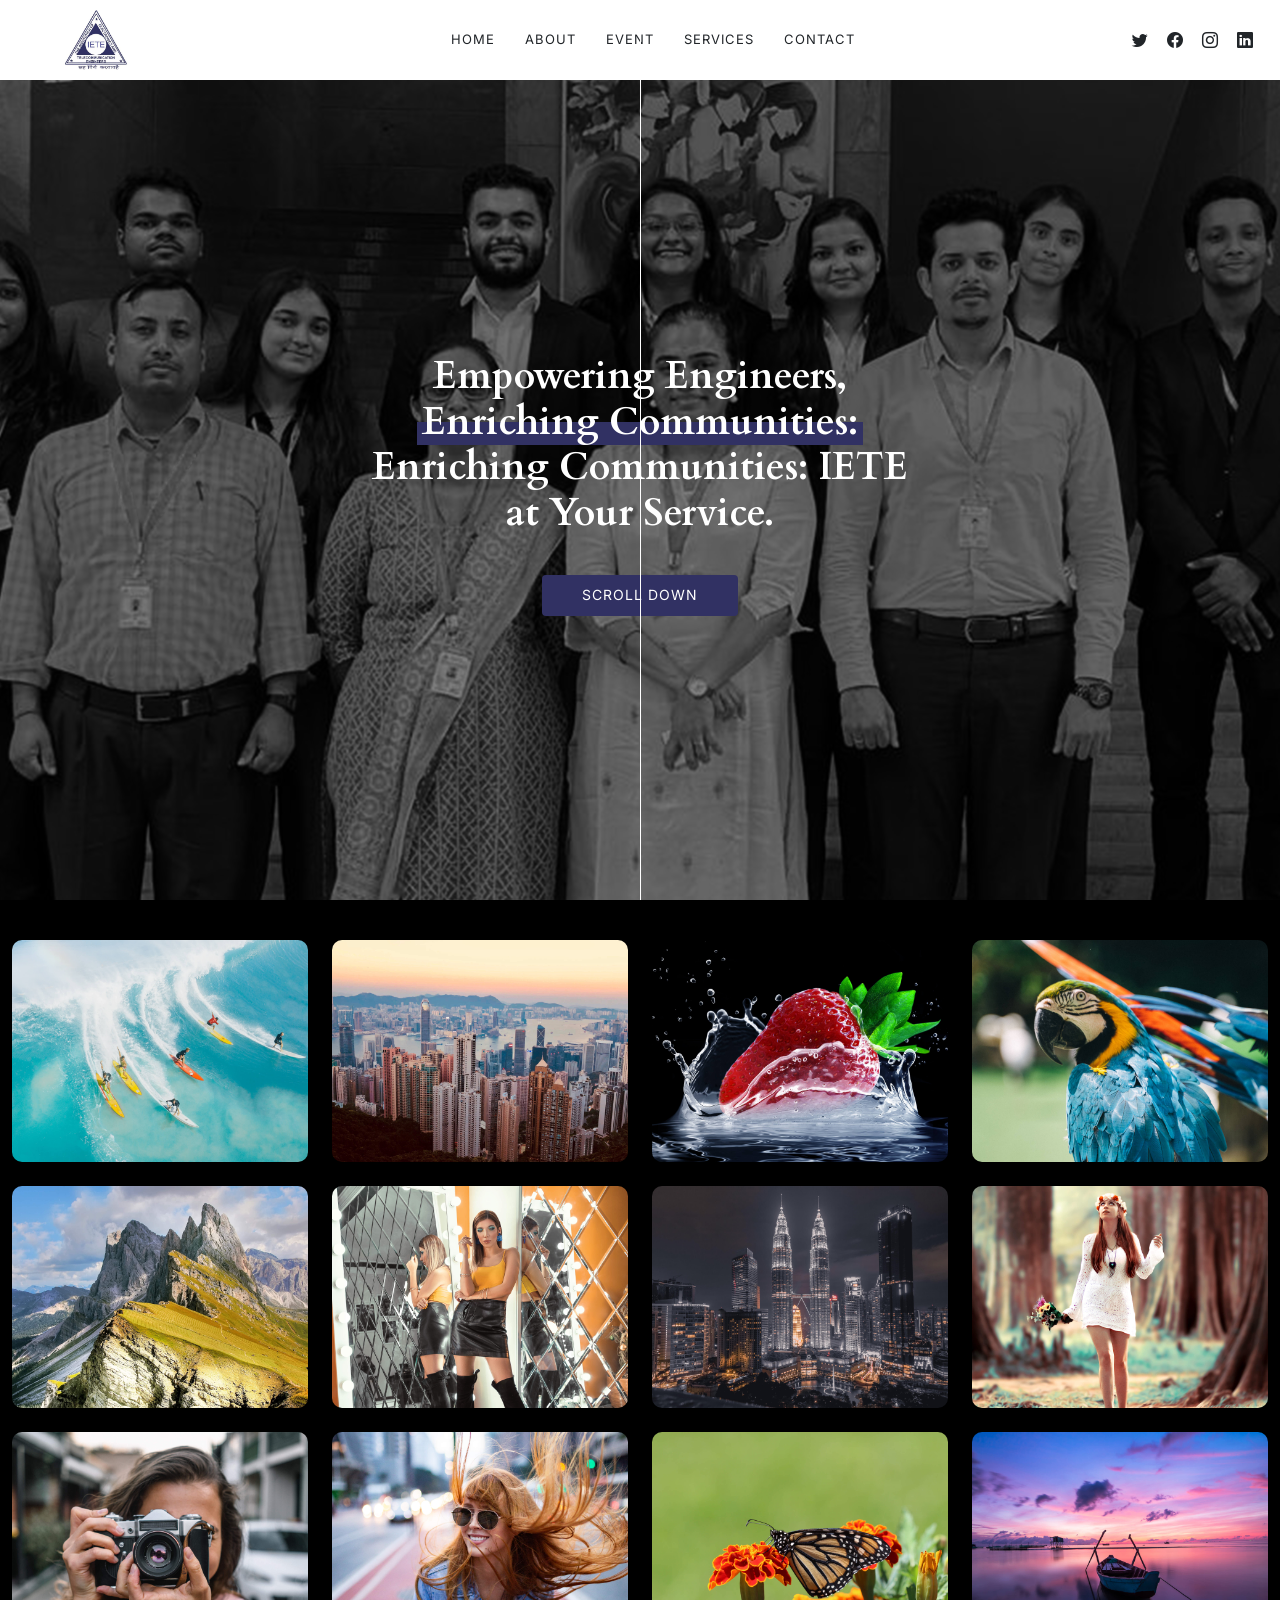
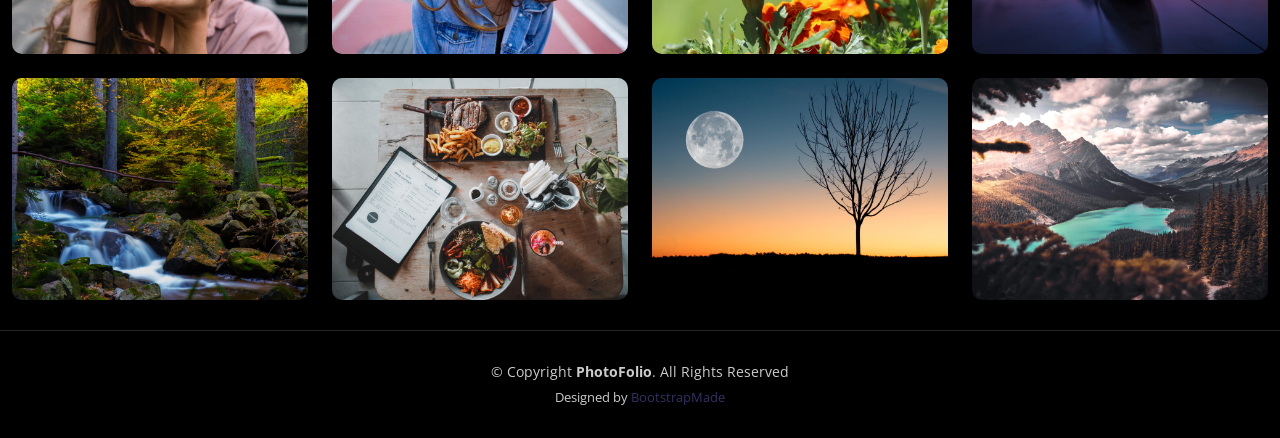
==== index.html @ 933cdc35 "dfv" ====
<!DOCTYPE html>
<html lang="en">

<head>
  <meta charset="utf-8">
  <meta content="width=device-width, initial-scale=1.0" name="viewport">

  <title>IETE</title>
  <meta content="" name="description">
  <meta content="" name="keywords">

  <!-- Favicons -->
  <link href="./assets/img/iete-logo.jpeg" rel="icon">
  <link href="assets/img/apple-touch-icon.png" rel="apple-touch-icon">

  <!-- Google Fonts -->
  <link rel="preconnect" href="https://fonts.googleapis.com">
  <link rel="preconnect" href="https://fonts.gstatic.com" crossorigin>
  <link href="https://fonts.googleapis.com/css2?family=Open+Sans:ital,wght@0,300;0,400;0,500;0,600;0,700;1,300;1,400;1,600;1,700&family=Inter:ital,wght@0,300;0,400;0,500;0,600;0,700;1,300;1,400;1,500;1,600;1,700&family=Cardo:ital,wght@0,400;0,700;1,400&display=swap" rel="stylesheet">

  <!-- Vendor CSS Files -->
  <link href="assets/vendor/bootstrap/css/bootstrap.min.css" rel="stylesheet">
  <link href="assets/vendor/bootstrap-icons/bootstrap-icons.css" rel="stylesheet">
  <link href="assets/vendor/swiper/swiper-bundle.min.css" rel="stylesheet">
  <link href="assets/vendor/glightbox/css/glightbox.min.css" rel="stylesheet">
  <link href="assets/vendor/aos/aos.css" rel="stylesheet">

  <!-- Template Main CSS File -->
  <link href="assets/css/main.css" rel="stylesheet">

  <!-- =======================================================
  * Template Name: PhotoFolio
  * Updated: Mar 10 2023 with Bootstrap v5.2.3
  * Template URL: https://bootstrapmade.com/photofolio-bootstrap-photography-website-template/
  * Author: BootstrapMade.com
  * License: https://bootstrapmade.com/license/
  ======================================================== -->
</head>

<body>

  <!-- ======= Header ======= -->
  <header id="header" class="header d-flex align-items-center fixed-top bg-white  " style="padding: 0 ; height: 5rem;">
    <div class="container-fluid d-flex align-items-center justify-content-between">

      <a href="index.html" class="logo d-flex align-items-center  me-auto me-lg-0  height: 20rem;">
        <!-- Uncomment the line below if you also wish to use an image logo -->
        <!-- <img src="assets/img/logo.png" alt=""> -->
     
   
       <img src="./assets/img/logo.png " style="margin-left: 2rem;max-height: 60px;" alt="logo">
      </a>

      <nav id="navbar" class="navbar   ">
        <ul>
          <li><a href="index.html" class="active text-dark">Home</a></li>
          <li><a href="about.html" class="text-dark">About</a></li>
          <li><a href="about.html" class="text-dark">Event</a></li>
          
        
           
          
          <li><a href="services.html" class="text-dark">Services</a></li>
          <li><a href="contact.html" class="text-dark">Contact</a></li>
        </ul>
      </nav><!-- .navbar -->

      <div class="header-social-links">
        <a href="#" class="twitter text-dark "><i class="bi bi-twitter"></i></a>
        <a href="#" class="facebook text-dark"><i class="bi bi-facebook"></i></a>
        <a href="#" class="instagram text-dark"><i class="bi bi-instagram"></i></a>
        <a href="#" class="linkedin text-dark"><i class="bi bi-linkedin"></i></i></a>
      </div>
      <i class="mobile-nav-toggle mobile-nav-show bi bi-list"></i>
      <i class="mobile-nav-toggle mobile-nav-hide d-none bi bi-x"></i>

    </div>
  </header><!-- End Header -->

  <!-- ======= Hero Section ======= -->
  <section id="hero" class="hero d-flex flex-column justify-content-center align-items-center" data-aos="fade" data-aos-delay="1500">
    <div class="container">
      <div class="row justify-content-center">
        <div class="col-lg-6 text-center ">
          <h2>Empowering Engineers,<span>Enriching Communities:</span> Enriching Communities: IETE at Your Service.</p>
          <a href="contact.html" class="btn-get-started">Scroll Down</a>
        </div>
      </div>
    </div>
  </section><!-- End Hero Section -->

  <main id="main" data-aos="fade" data-aos-delay="1500">

    <!-- ======= Gallery Section ======= -->
    <section id="gallery" class="gallery">
      <div class="container-fluid">

        <div class="row gy-4 justify-content-center">
          <div class="col-xl-3 col-lg-4 col-md-6">
            <div class="gallery-item h-100">
              <img src="assets/img/gallery/gallery-1.jpg" class="img-fluid" alt="">
              <div class="gallery-links d-flex align-items-center justify-content-center">
                <a href="assets/img/gallery/gallery-1.jpg" title="Gallery 1" class="glightbox preview-link"><i class="bi bi-arrows-angle-expand"></i></a>
                <a href="gallery-single.html" class="details-link"><i class="bi bi-link-45deg"></i></a>
              </div>
            </div>
          </div><!-- End Gallery Item -->
          <div class="col-xl-3 col-lg-4 col-md-6">
            <div class="gallery-item h-100">
              <img src="assets/img/gallery/gallery-2.jpg" class="img-fluid" alt="">
              <div class="gallery-links d-flex align-items-center justify-content-center">
                <a href="assets/img/gallery/gallery-2.jpg" title="Gallery 2" class="glightbox preview-link"><i class="bi bi-arrows-angle-expand"></i></a>
                <a href="gallery-single.html" class="details-link"><i class="bi bi-link-45deg"></i></a>
              </div>
            </div>
          </div><!-- End Gallery Item -->
          <div class="col-xl-3 col-lg-4 col-md-6">
            <div class="gallery-item h-100">
              <img src="assets/img/gallery/gallery-3.jpg" class="img-fluid" alt="">
              <div class="gallery-links d-flex align-items-center justify-content-center">
                <a href="assets/img/gallery/gallery-3.jpg" title="Gallery 3" class="glightbox preview-link"><i class="bi bi-arrows-angle-expand"></i></a>
                <a href="gallery-single.html" class="details-link"><i class="bi bi-link-45deg"></i></a>
              </div>
            </div>
          </div><!-- End Gallery Item -->
          <div class="col-xl-3 col-lg-4 col-md-6">
            <div class="gallery-item h-100">
              <img src="assets/img/gallery/gallery-4.jpg" class="img-fluid" alt="">
              <div class="gallery-links d-flex align-items-center justify-content-center">
                <a href="assets/img/gallery/gallery-4.jpg" title="Gallery 4" class="glightbox preview-link"><i class="bi bi-arrows-angle-expand"></i></a>
                <a href="gallery-single.html" class="details-link"><i class="bi bi-link-45deg"></i></a>
              </div>
            </div>
          </div><!-- End Gallery Item -->
          <div class="col-xl-3 col-lg-4 col-md-6">
            <div class="gallery-item h-100">
              <img src="assets/img/gallery/gallery-5.jpg" class="img-fluid" alt="">
              <div class="gallery-links d-flex align-items-center justify-content-center">
                <a href="assets/img/gallery/gallery-5.jpg" title="Gallery 5" class="glightbox preview-link"><i class="bi bi-arrows-angle-expand"></i></a>
                <a href="gallery-single.html" class="details-link"><i class="bi bi-link-45deg"></i></a>
              </div>
            </div>
          </div><!-- End Gallery Item -->
          <div class="col-xl-3 col-lg-4 col-md-6">
            <div class="gallery-item h-100">
              <img src="assets/img/gallery/gallery-6.jpg" class="img-fluid" alt="">
              <div class="gallery-links d-flex align-items-center justify-content-center">
                <a href="assets/img/gallery/gallery-6.jpg" title="Gallery 6" class="glightbox preview-link"><i class="bi bi-arrows-angle-expand"></i></a>
                <a href="gallery-single.html" class="details-link"><i class="bi bi-link-45deg"></i></a>
              </div>
            </div>
          </div><!-- End Gallery Item -->
          <div class="col-xl-3 col-lg-4 col-md-6">
            <div class="gallery-item h-100">
              <img src="assets/img/gallery/gallery-7.jpg" class="img-fluid" alt="">
              <div class="gallery-links d-flex align-items-center justify-content-center">
                <a href="assets/img/gallery/gallery-7.jpg" title="Gallery 7" class="glightbox preview-link"><i class="bi bi-arrows-angle-expand"></i></a>
                <a href="gallery-single.html" class="details-link"><i class="bi bi-link-45deg"></i></a>
              </div>
            </div>
          </div><!-- End Gallery Item -->
          <div class="col-xl-3 col-lg-4 col-md-6">
            <div class="gallery-item h-100">
              <img src="assets/img/gallery/gallery-8.jpg" class="img-fluid" alt="">
              <div class="gallery-links d-flex align-items-center justify-content-center">
                <a href="assets/img/gallery/gallery-8.jpg" title="Gallery 8" class="glightbox preview-link"><i class="bi bi-arrows-angle-expand"></i></a>
                <a href="gallery-single.html" class="details-link"><i class="bi bi-link-45deg"></i></a>
              </div>
            </div>
          </div><!-- End Gallery Item -->
          <div class="col-xl-3 col-lg-4 col-md-6">
            <div class="gallery-item h-100">
              <img src="assets/img/gallery/gallery-9.jpg" class="img-fluid" alt="">
              <div class="gallery-links d-flex align-items-center justify-content-center">
                <a href="assets/img/gallery/gallery-9.jpg" title="Gallery 9" class="glightbox preview-link"><i class="bi bi-arrows-angle-expand"></i></a>
                <a href="gallery-single.html" class="details-link"><i class="bi bi-link-45deg"></i></a>
              </div>
            </div>
          </div><!-- End Gallery Item -->
          <div class="col-xl-3 col-lg-4 col-md-6">
            <div class="gallery-item h-100">
              <img src="assets/img/gallery/gallery-10.jpg" class="img-fluid" alt="">
              <div class="gallery-links d-flex align-items-center justify-content-center">
                <a href="assets/img/gallery/gallery-10.jpg" title="Gallery 10" class="glightbox preview-link"><i class="bi bi-arrows-angle-expand"></i></a>
                <a href="gallery-single.html" class="details-link"><i class="bi bi-link-45deg"></i></a>
              </div>
            </div>
          </div><!-- End Gallery Item -->
          <div class="col-xl-3 col-lg-4 col-md-6">
            <div class="gallery-item h-100">
              <img src="assets/img/gallery/gallery-11.jpg" class="img-fluid" alt="">
              <div class="gallery-links d-flex align-items-center justify-content-center">
                <a href="assets/img/gallery/gallery-11.jpg" title="Gallery 11" class="glightbox preview-link"><i class="bi bi-arrows-angle-expand"></i></a>
                <a href="gallery-single.html" class="details-link"><i class="bi bi-link-45deg"></i></a>
              </div>
            </div>
          </div><!-- End Gallery Item -->
          <div class="col-xl-3 col-lg-4 col-md-6">
            <div class="gallery-item h-100">
              <img src="assets/img/gallery/gallery-12.jpg" class="img-fluid" alt="">
              <div class="gallery-links d-flex align-items-center justify-content-center">
                <a href="assets/img/gallery/gallery-12.jpg" title="Gallery 12" class="glightbox preview-link"><i class="bi bi-arrows-angle-expand"></i></a>
                <a href="gallery-single.html" class="details-link"><i class="bi bi-link-45deg"></i></a>
              </div>
            </div>
          </div><!-- End Gallery Item -->
          <div class="col-xl-3 col-lg-4 col-md-6">
            <div class="gallery-item h-100">
              <img src="assets/img/gallery/gallery-13.jpg" class="img-fluid" alt="">
              <div class="gallery-links d-flex align-items-center justify-content-center">
                <a href="assets/img/gallery/gallery-13.jpg" title="Gallery 13" class="glightbox preview-link"><i class="bi bi-arrows-angle-expand"></i></a>
                <a href="gallery-single.html" class="details-link"><i class="bi bi-link-45deg"></i></a>
              </div>
            </div>
          </div><!-- End Gallery Item -->
          <div class="col-xl-3 col-lg-4 col-md-6">
            <div class="gallery-item h-100">
              <img src="assets/img/gallery/gallery-14.jpg" class="img-fluid" alt="">
              <div class="gallery-links d-flex align-items-center justify-content-center">
                <a href="assets/img/gallery/gallery-14.jpg" title="Gallery 14" class="glightbox preview-link"><i class="bi bi-arrows-angle-expand"></i></a>
                <a href="gallery-single.html" class="details-link"><i class="bi bi-link-45deg"></i></a>
              </div>
            </div>
          </div><!-- End Gallery Item -->
          <div class="col-xl-3 col-lg-4 col-md-6">
            <div class="gallery-item h-100">
              <img src="assets/img/gallery/gallery-15.jpg" class="img-fluid" alt="">
              <div class="gallery-links d-flex align-items-center justify-content-center">
                <a href="assets/img/gallery/gallery-15.jpg" title="Gallery 15" class="glightbox preview-link"><i class="bi bi-arrows-angle-expand"></i></a>
                <a href="gallery-single.html" class="details-link"><i class="bi bi-link-45deg"></i></a>
              </div>
            </div>
          </div><!-- End Gallery Item -->
          <div class="col-xl-3 col-lg-4 col-md-6">
            <div class="gallery-item h-100">
              <img src="assets/img/gallery/gallery-16.jpg" class="img-fluid" alt="">
              <div class="gallery-links d-flex align-items-center justify-content-center">
                <a href="assets/img/gallery/gallery-16.jpg" title="Gallery 16" class="glightbox preview-link"><i class="bi bi-arrows-angle-expand"></i></a>
                <a href="gallery-single.html" class="details-link"><i class="bi bi-link-45deg"></i></a>
              </div>
            </div>
          </div><!-- End Gallery Item -->

        </div>

      </div>
    </section><!-- End Gallery Section -->

  </main><!-- End #main -->

  <!-- ======= Footer ======= -->
  <footer id="footer" class="footer">
    <div class="container">
      <div class="copyright">
        &copy; Copyright <strong><span>PhotoFolio</span></strong>. All Rights Reserved
      </div>
      <div class="credits">
        <!-- All the links in the footer should remain intact. -->
        <!-- You can delete the links only if you purchased the pro version. -->
        <!-- Licensing information: https://bootstrapmade.com/license/ -->
        <!-- Purchase the pro version with working PHP/AJAX contact form: https://bootstrapmade.com/photofolio-bootstrap-photography-website-template/ -->
        Designed by <a href="https://bootstrapmade.com/">BootstrapMade</a>
      </div>
    </div>
  </footer><!-- End Footer -->

  <a href="#" class="scroll-top d-flex align-items-center justify-content-center"><i class="bi bi-arrow-up-short"></i></a>

  <div id="preloader">
    <div class="line"></div>
  </div>

  <!-- Vendor JS Files -->
  <script src="assets/vendor/bootstrap/js/bootstrap.bundle.min.js"></script>
  <script src="assets/vendor/swiper/swiper-bundle.min.js"></script>
  <script src="assets/vendor/glightbox/js/glightbox.min.js"></script>
  <script src="assets/vendor/aos/aos.js"></script>
  <script src="assets/vendor/php-email-form/validate.js"></script>

  <!-- Template Main JS File -->
  <script src="assets/js/main.js"></script>

</body>

</html>
---- assets/css/main.css ----
/**
* Template Name: PhotoFolio
* Updated: Mar 10 2023 with Bootstrap v5.2.3
* Template URL: https://bootstrapmade.com/photofolio-bootstrap-photography-website-template/
* Author: BootstrapMade.com
* License: https://bootstrapmade.com/license/
*/

/*--------------------------------------------------------------
# Set main reusable colors and fonts using CSS variables
# Learn more about CSS variables at https://developer.mozilla.org/en-US/docs/Web/CSS/Using_CSS_custom_properties
--------------------------------------------------------------*/
/* Fonts */
:root {
  --font-default: "Open Sans", system-ui, -apple-system, "Segoe UI", Roboto, "Helvetica Neue", Arial, "Noto Sans", "Liberation Sans", sans-serif, "Apple Color Emoji", "Segoe UI Emoji", "Segoe UI Symbol", "Noto Color Emoji";
  --font-primary: "Inter", sans-serif;
  --font-secondary: "Cardo", sans-serif;
}

/* Colors */
:root {
  --color-default: #fafafa;
  --color-primary: #313163;
  --color-secondary: #161718;
}

/* Smooth scroll behavior */
:root {
  scroll-behavior: smooth;
}

/*--------------------------------------------------------------
# General
--------------------------------------------------------------*/
body {
  font-family: var(--font-default);
  color: var(--color-default);
  background-color: #000;
}

a {
  color: var(--color-primary);
  text-decoration: none;
}

a:hover {
  color: #6060c4;
  text-decoration: none;
}

h1,
h2,
h3,
h4,
h5,
h6 {
  font-family: var(--font-primary);
}

/*--------------------------------------------------------------
# Sections & Section Header
--------------------------------------------------------------*/
.section-header {
  padding-bottom: 40px;
}

.section-header h2 {
  font-size: 14px;
  font-weight: 500;
  padding: 0;
  line-height: 1px;
  margin: 0 0 5px 0;
  letter-spacing: 2px;
  text-transform: uppercase;
  color: rgba(255, 255, 255, 0.6);
  font-family: var(--font-primary);
}

.section-header h2::after {
  content: "";
  width: 120px;
  height: 1px;
  display: inline-block;
  background: #4d4dab;
  margin: 4px 10px;
}

.section-header p {
  margin: 0;
  margin: 0;
  font-size: 36px;
  font-weight: 700;
  font-family: var(--font-secondary);
  color: #fff;
}

/*--------------------------------------------------------------
# Page Header
--------------------------------------------------------------*/
.page-header {
  padding: 120px 0 60px 0;
  min-height: 30vh;
  position: relative;
}

.page-header h2 {
  font-size: 56px;
  font-weight: 500;
  color: #fff;
  font-family: var(--font-secondary);
}

@media (max-width: 768px) {
  .page-header h2 {
    font-size: 36px;
  }
}

.page-header p {
  color: rgba(255, 255, 255, 0.8);
}

.page-header .cta-btn {
  font-family: var(--font-primary);
  font-weight: 400;
  font-size: 14px;
  display: inline-block;
  padding: 12px 40px;
  border-radius: 4px;
  letter-spacing: 1px;
  text-transform: uppercase;
  transition: 0.3s;
  color: #fff;
  background: var(--color-primary);
}

.page-header .cta-btn:hover {
  background: #2cbc85;
}

/*--------------------------------------------------------------
# Scroll top button
--------------------------------------------------------------*/
.scroll-top {
  position: fixed;
  visibility: hidden;
  opacity: 0;
  right: 15px;
  bottom: -15px;
  z-index: 99999;
  background: var(--color-primary);
  width: 44px;
  height: 44px;
  border-radius: 50px;
  transition: all 0.4s;
}

.scroll-top i {
  font-size: 24px;
  color: #fff;
  line-height: 0;
}

.scroll-top:hover {
  background: #4d4dab;
  color: #fff;
}

.scroll-top.active {
  visibility: visible;
  opacity: 1;
  bottom: 15px;
}

/*--------------------------------------------------------------
# Preloader
--------------------------------------------------------------*/
#preloader {
  display: flex;
  position: fixed;
  inset: 0;
  width: 100%;
  height: 100vh;
  z-index: 99999;
}

#preloader:before,
#preloader:after {
  content: "";
  background-color: var(--color-secondary);
  position: absolute;
  inset: 0;
  width: 50%;
  height: 100%;
  transition: all 0.3s ease 0s;
  z-index: -1;
}

#preloader:after {
  left: auto;
  right: 0;
}

#preloader .line {
  position: relative;
  overflow: hidden;
  margin: auto;
  width: 1px;
  height: 280px;
  transition: all 0.8s ease 0s;
}

#preloader .line:before {
  content: "";
  position: absolute;
  background-color: #fff;
  left: 0;
  top: 50%;
  width: 1px;
  height: 0%;
  transform: translateY(-50%);
  animation: lineincrease 1000ms ease-in-out 0s forwards;
}

#preloader .line:after {
  content: "";
  position: absolute;
  background-color: #999;
  left: 0;
  top: 0;
  width: 1px;
  height: 100%;
  transform: translateY(-100%);
  animation: linemove 1200ms linear 0s infinite;
  animation-delay: 2000ms;
}

#preloader.loaded .line {
  opacity: 0;
  height: 100% !important;
}

#preloader.loaded .line:after {
  opacity: 0;
}

#preloader.loaded:before,
#preloader.loaded:after {
  animation: preloaderfinish 300ms ease-in-out 500ms forwards;
}

@keyframes lineincrease {
  0% {
    height: 0%;
  }

  100% {
    height: 100%;
  }
}

@keyframes linemove {
  0% {
    transform: translateY(200%);
  }

  100% {
    transform: translateY(-100%);
  }
}

@keyframes preloaderfinish {
  0% {
    width: 5 0%;
  }

  100% {
    width: 0%;
  }
}

/*--------------------------------------------------------------
# Header
--------------------------------------------------------------*/
.header {
  transition: all 0.5s;
  z-index: 997;
  padding: 30px 0;
  background-color: #000;
}

.header .logo {
  transition: 0.3s;
}

.header .logo img {
  max-height: 40px;
  margin-right: 8px;
}

.header .logo h1 {
  font-size: 32px;
  margin: 0;
  font-weight: 400;
  color: #fff;
  font-family: var(--font-secondary);
}

.header .logo i {
  font-size: 32px;
  margin-right: 8px;
  line-height: 0;
}

@media (max-width: 575px) {
  .header .logo h1 {
    font-size: 26px;
  }

  .header .logo i {
    font-size: 24px;
  }
}

.header .header-social-links {
  padding-right: 15px;
}

.header .header-social-links a {
  color: rgba(255, 255, 255, 0.5);
  padding-left: 15px;
  display: inline-block;
  line-height: 0px;
  transition: 0.3s;
  font-size: 16px;
}

.header .header-social-links a:hover {
  color: #fff;
}

@media (max-width: 575px) {
  .header .header-social-links a {
    padding-left: 5px;
  }
}

/*--------------------------------------------------------------
# Desktop Navigation
--------------------------------------------------------------*/
@media (min-width: 1280px) {
  .navbar {
    padding: 0;
  }

  .navbar ul {
    margin: 0;
    padding: 0;
    display: flex;
    list-style: none;
    align-items: center;
  }

  .navbar li {
    position: relative;
  }

  .navbar a,
  .navbar a:focus {
    display: flex;
    align-items: center;
    justify-content: space-between;
    padding: 10px 0 10px 30px;
    font-family: var(--font-primary);
    text-transform: uppercase;
    letter-spacing: 1px;
    font-size: 13px;
    font-weight: 400;
    color: rgba(255, 255, 255, 0.5);
    white-space: nowrap;
    transition: 0.3s;
  }

  .navbar a i,
  .navbar a:focus i {
    font-size: 12px;
    line-height: 0;
    margin-left: 5px;
  }

  .navbar a:hover,
  .navbar .active,
  .navbar .active:focus,
  .navbar li:hover>a {
    color: #fff;
  }

  .navbar .dropdown ul {
    display: block;
    position: absolute;
    left: 14px;
    top: calc(100% + 30px);
    margin: 0;
    padding: 10px 0;
    z-index: 99;
    opacity: 0;
    visibility: hidden;
    background: var(--color-secondary);
    transition: 0.3s;
    border-radius: 4px;
  }

  .navbar .dropdown ul li {
    min-width: 200px;
  }

  .navbar .dropdown ul a {
    padding: 10px 20px;
    font-size: 15px;
    text-transform: none;
    font-weight: 400;
  }

  .navbar .dropdown ul a i {
    font-size: 12px;
  }

  .navbar .dropdown ul a:hover,
  .navbar .dropdown ul .active:hover,
  .navbar .dropdown ul li:hover>a {
    color: #fff;
  }

  .navbar .dropdown:hover>ul {
    opacity: 1;
    top: 100%;
    visibility: visible;
  }

  .navbar .dropdown .dropdown ul {
    top: 0;
    left: calc(100% - 30px);
    visibility: hidden;
  }

  .navbar .dropdown .dropdown:hover>ul {
    opacity: 1;
    top: 0;
    left: 100%;
    visibility: visible;
  }
}

@media (min-width: 1280px) and (max-width: 1366px) {
  .navbar .dropdown .dropdown ul {
    left: -90%;
  }

  .navbar .dropdown .dropdown:hover>ul {
    left: -100%;
  }
}

@media (min-width: 1280px) {

  .mobile-nav-show,
  .mobile-nav-hide {
    display: none;
  }
}

/*--------------------------------------------------------------
# Mobile Navigation
--------------------------------------------------------------*/
@media (max-width: 1279px) {
  .navbar {
    position: fixed;
    top: 0;
    right: -100%;
    width: 100%;
    max-width: 400px;
    bottom: 0;
    transition: 0.3s;
    z-index: 9997;
  }

  .navbar ul {
    position: absolute;
    inset: 0;
    padding: 50px 0 10px 0;
    margin: 0;
    background: rgba(0, 0, 0, 0.9);
    overflow-y: auto;
    transition: 0.3s;
    z-index: 9998;
  }

  .navbar a,
  .navbar a:focus {
    display: flex;
    align-items: center;
    justify-content: space-between;
    padding: 10px 20px;
    font-family: var(--font-primary);
    font-size: 13px;
    text-transform: uppercase;
    font-weight: 400;
    color: rgba(255, 255, 255, 0.5);
    letter-spacing: 1px;
    white-space: nowrap;
    transition: 0.3s;
  }

  .navbar a i,
  .navbar a:focus i {
    font-size: 12px;
    line-height: 0;
    margin-left: 5px;
  }

  .navbar a:hover,
  .navbar .active,
  .navbar .active:focus,
  .navbar li:hover>a {
    color: #fff;
  }

  .navbar .dropdown ul,
  .navbar .dropdown .dropdown ul {
    position: static;
    display: none;
    padding: 10px 0;
    margin: 10px 20px;
    transition: all 0.5s ease-in-out;
    border: 1px solid black;
  }

  .navbar .dropdown>.dropdown-active,
  .navbar .dropdown .dropdown>.dropdown-active {
    display: block;
  }

  .mobile-nav-show {
    color: #fff;
    font-size: 28px;
    cursor: pointer;
    line-height: 0;
    transition: 0.5s;
    z-index: 9999;
    margin: 0 10px 0 10px;
  }

  .mobile-nav-hide {
    color: #fff;
    font-size: 32px;
    cursor: pointer;
    line-height: 0;
    transition: 0.5s;
    position: fixed;
    right: 20px;
    top: 20px;
    z-index: 9999;
  }

  .mobile-nav-active {
    overflow: hidden;
  }

  .mobile-nav-active .navbar {
    right: 0;
  }

  .mobile-nav-active .navbar:before {
    content: "";
    position: fixed;
    inset: 0;
    background: rgba(22, 23, 24, 0.8);
    z-index: 9996;
  }
}

/*--------------------------------------------------------------
# About Section
--------------------------------------------------------------*/
.about .content h2 {
  font-weight: 700;
  font-size: 24px;
  color: var(--color-primary);
}

.about .content ul {
  list-style: none;
  padding: 0;
}

.about .content ul li {
  margin-bottom: 20px;
  display: flex;
  align-items: center;
}

.about .content ul strong {
  margin-right: 10px;
}

.about .content ul i {
  font-size: 16px;
  margin-right: 5px;
  color: var(--color-primary);
  line-height: 0;
}

/*--------------------------------------------------------------
# Testimonials Section
--------------------------------------------------------------*/
.testimonials {
  margin-top: 80px;
}

.testimonials .testimonial-item {
  box-sizing: content-box;
  padding: 30px;
  margin: 40px 30px;
  background: var(--color-secondary);
  min-height: 320px;
  display: flex;
  flex-direction: column;
  text-align: center;
  transition: 0.3s;
}

.testimonials .testimonial-item .stars {
  margin-bottom: 15px;
}

.testimonials .testimonial-item .stars i {
  color: #ffc107;
  margin: 0 1px;
}

.testimonials .testimonial-item .testimonial-img {
  width: 90px;
  border-radius: 50%;
  border: 5px solid #474a4d;
  margin: 0 auto;
}

.testimonials .testimonial-item h3 {
  font-size: 18px;
  font-weight: bold;
  margin: 10px 0 5px 0;
  color: #fff;
}

.testimonials .testimonial-item h4 {
  font-size: 14px;
  color: rgba(255, 255, 255, 0.5);
  margin: 0;
}

.testimonials .testimonial-item p {
  font-style: italic;
  margin: 0 auto 15px auto;
}

.testimonials .swiper-pagination {
  margin-top: 20px;
  position: relative;
}

.testimonials .swiper-pagination .swiper-pagination-bullet {
  width: 12px;
  height: 12px;
  background-color: rgba(255, 255, 255, 0.2);
  opacity: 1;
}

.testimonials .swiper-pagination .swiper-pagination-bullet-active {
  background-color: rgba(255, 255, 255, 0.5);
}

.testimonials .swiper-slide {
  opacity: 0.3;
}

@media (max-width: 1199px) {
  .testimonials .swiper-slide-active {
    opacity: 1;
  }

  .testimonials .swiper-pagination {
    margin-top: 0;
  }

  .testimonials .testimonial-item {
    margin: 40px 20px;
  }
}

@media (min-width: 1200px) {
  .testimonials .swiper-slide-next {
    opacity: 1;
    transform: scale(1.12);
  }
}

/*--------------------------------------------------------------
# Pricing Section
--------------------------------------------------------------*/
.gallery {
  margin-top: 40px;
}

.gallery .gallery-item {
  position: relative;
  overflow: hidden;
  border-radius: 10px;
}

.gallery .gallery-item img {
  transition: 0.3s;
}

.gallery .gallery-links {
  position: absolute;
  inset: 0;
  opacity: 0;
  transition: all ease-in-out 0.3s;
  background: rgba(0, 0, 0, 0.6);
  z-index: 3;
}

.gallery .gallery-links .preview-link,
.gallery .gallery-links .details-link {
  font-size: 20px;
  color: rgba(255, 255, 255, 0.5);
  transition: 0.3s;
  line-height: 1.2;
  margin: 30px 8px 0 8px;
}

.gallery .gallery-links .preview-link:hover,
.gallery .gallery-links .details-link:hover {
  color: #fff;
}

.gallery .gallery-links .details-link {
  font-size: 30px;
  line-height: 0;
}

.gallery .gallery-item:hover .gallery-links {
  opacity: 1;
}

.gallery .gallery-item:hover .preview-link,
.gallery .gallery-item:hover .details-link {
  margin-top: 0;
}

.gallery .gallery-item:hover img {
  transform: scale(1.1);
}

.glightbox-clean .gslide-description {
  background: #222425;
}

.glightbox-clean .gslide-title {
  color: rgba(255, 255, 255, 0.8);
  margin: 0;
}

/*--------------------------------------------------------------
# Gallery Single Section
--------------------------------------------------------------*/
.gallery-single .portfolio-details-slider img {
  width: 100%;
}

.gallery-single .portfolio-details-slider .swiper-pagination .swiper-pagination-bullet {
  width: 12px;
  height: 12px;
  background-color: rgba(255, 255, 255, 0.7);
  opacity: 1;
}

.gallery-single .portfolio-details-slider .swiper-pagination .swiper-pagination-bullet-active {
  background-color: var(--color-primary);
}

.gallery-single .swiper-button-prev,
.gallery-single .swiper-button-next {
  width: 48px;
  height: 48px;
}

.gallery-single .swiper-button-prev:after,
.gallery-single .swiper-button-next:after {
  color: rgba(255, 255, 255, 0.8);
  background-color: rgba(0, 0, 0, 0.2);
  font-size: 24px;
  border-radius: 50%;
  width: 48px;
  height: 48px;
  display: flex;
  align-items: center;
  justify-content: center;
  transition: 0.3s;
}

.gallery-single .swiper-button-prev:hover:after,
.gallery-single .swiper-button-next:hover:after {
  background-color: rgba(0, 0, 0, 0.6);
}

@media (max-width: 575px) {

  .gallery-single .swiper-button-prev,
  .gallery-single .swiper-button-next {
    display: none;
  }
}

.gallery-single .portfolio-info h3 {
  font-size: 22px;
  font-weight: 700;
  margin-bottom: 20px;
  padding-bottom: 20px;
  position: relative;
  font-family: var(--font-secondary);
}

.gallery-single .portfolio-info h3:after {
  content: "";
  position: absolute;
  display: block;
  width: 50px;
  height: 3px;
  background: var(--color-primary);
  left: 0;
  bottom: 0;
}

.gallery-single .portfolio-info ul {
  list-style: none;
  padding: 0;
  font-size: 15px;
}

.gallery-single .portfolio-info ul li {
  display: flex;
  flex-direction: column;
  padding-bottom: 15px;
}

.gallery-single .portfolio-info ul strong {
  text-transform: uppercase;
  font-weight: 400;
  color: #6b7075;
  font-size: 14px;
}

.gallery-single .portfolio-info .btn-visit {
  padding: 8px 40px;
  background: var(--color-primary);
  color: #fff;
  border-radius: 50px;
  transition: 0.3s;
}

.gallery-single .portfolio-info .btn-visit:hover {
  background: #2cbc85;
}

.gallery-single .portfolio-description h2 {
  font-size: 26px;
  font-weight: 700;
  margin-bottom: 20px;
  color: #fff;
  font-family: var(--font-secondary);
}

.gallery-single .portfolio-description p {
  padding: 0;
}

.gallery-single .portfolio-description .testimonial-item {
  padding: 30px 30px 0 30px;
  position: relative;
  background: var(--color-secondary);
  height: 100%;
  margin-bottom: 50px;
}

.gallery-single .portfolio-description .testimonial-item .testimonial-img {
  width: 90px;
  border-radius: 50px;
  border: 6px solid #2e3133;
  float: left;
  margin: 0 10px 0 0;
}

.gallery-single .portfolio-description .testimonial-item h3 {
  font-size: 18px;
  font-weight: bold;
  margin: 15px 0 5px 0;
  padding-top: 20px;
}

.gallery-single .portfolio-description .testimonial-item h4 {
  font-size: 14px;
  color: rgba(255, 255, 255, 0.6);
  margin: 0;
}

.gallery-single .portfolio-description .testimonial-item .quote-icon-left,
.gallery-single .portfolio-description .testimonial-item .quote-icon-right {
  color: #5bd9a9;
  font-size: 26px;
  line-height: 0;
}

.gallery-single .portfolio-description .testimonial-item .quote-icon-left {
  display: inline-block;
  left: -5px;
  position: relative;
}

.gallery-single .portfolio-description .testimonial-item .quote-icon-right {
  display: inline-block;
  right: -5px;
  position: relative;
  top: 10px;
  transform: scale(-1, -1);
}

.gallery-single .portfolio-description .testimonial-item p {
  font-style: italic;
  margin: 0 0 15px 0 0 0;
  padding: 0;
}

/*--------------------------------------------------------------
# Services Section
--------------------------------------------------------------*/
.services .service-item {
  padding: 50px 30px;
  transition: all ease-in-out 0.4s;
  background: var(--color-secondary);
  height: 100%;
  overflow: hidden;
  z-index: 1;
}

.services .service-item:before {
  content: "";
  position: absolute;
  background: #1d1f20;
  top: -200px;
  transition: all 0.3s;
  z-index: -1;
}

.services .service-item i {
  background: var(--color-primary);
  color: #fff;
  font-size: 24px;
  transition: 0.3s;
  display: flex;
  align-items: center;
  justify-content: center;
  width: 56px;
  height: 56px;
  border-radius: 50%;
}

.services .service-item h4 {
  font-weight: 600;
  margin: 15px 0 0 0;
  transition: 0.3s;
  font-size: 20px;
}

.services .service-item h4 a {
  color: #fff;
}

.services .service-item p {
  line-height: 24px;
  font-size: 14px;
  margin: 15px 0 0 0;
}

.services .service-item:hover:before {
  background: var(--color-primary);
  right: 0;
  top: 0;
  width: 100%;
  height: 100%;
  border-radius: 0px;
}

.services .service-item:hover h4 a,
.services .service-item:hover p {
  color: #fff;
}

.services .service-item:hover i {
  background: #fff;
  color: var(--color-primary);
}

/*--------------------------------------------------------------
# Pricing Section
--------------------------------------------------------------*/
.pricing {
  margin-top: 80px;
}

.pricing .pricing-item {
  border-bottom: 1px dashed #474a4d;
  width: 100%;
  height: 100%;
  padding: 0 0 15px 0;
}

.pricing .pricing-item h3 {
  margin: 0;
  font-size: 18px;
  font-weight: 500;
  color: rgba(255, 255, 255, 0.6);
}

.pricing .pricing-item h4 {
  margin: 0;
  font-size: 16px;
}

/*--------------------------------------------------------------
# Contact Section
--------------------------------------------------------------*/
.contact .info-item+.info-item {
  margin-top: 40px;
}

.contact .info-item i {
  font-size: 20px;
  color: var(--color-primary);
  float: left;
  width: 44px;
  height: 44px;
  background: #222425;
  display: flex;
  justify-content: center;
  align-items: center;
  border-radius: 50px;
  transition: all 0.3s ease-in-out;
  margin-right: 15px;
}

.contact .info-item h4 {
  padding: 0;
  font-size: 20px;
  font-weight: 600;
  margin-bottom: 5px;
  color: rgba(255, 255, 255, 0.5);
}

.contact .info-item p {
  padding: 0;
  margin-bottom: 0;
  font-size: 14px;
  color: #fff;
}

.contact .info-item:hover i {
  background: var(--color-primary);
  color: #fff;
}

.contact .php-email-form {
  width: 100%;
}

.contact .php-email-form .form-group {
  padding-bottom: 8px;
}

.contact .php-email-form .error-message {
  display: none;
  color: #fff;
  background: #df1529;
  text-align: left;
  padding: 15px;
  font-weight: 600;
}

.contact .php-email-form .error-message br+br {
  margin-top: 25px;
}

.contact .php-email-form .sent-message {
  display: none;
  color: #fff;
  background: var(--color-primary);
  text-align: center;
  padding: 15px;
  font-weight: 600;
}

.contact .php-email-form .loading {
  display: none;
  background: var(--color-secondary);
  text-align: center;
  padding: 15px;
  color: rgba(255, 255, 255, 0.6);
}

.contact .php-email-form .loading:before {
  content: "";
  display: inline-block;
  border-radius: 50%;
  width: 24px;
  height: 24px;
  margin: 0 10px -6px 0;
  border: 3px solid var(--color-primary);
  border-top-color: var(--color-secondary);
  animation: animate-loading 1s linear infinite;
}

.contact .php-email-form input,
.contact .php-email-form textarea {
  border-radius: 4px;
  box-shadow: none;
  font-size: 14px;
  background-color: var(--color-secondary);
  border: 1px solid #2e3133;
  color: #fff;
}

.contact .php-email-form input {
  height: 44px;
}

.contact .php-email-form textarea {
  padding: 10px 12px;
}


.contact .php-email-form button[type=submit] {
  background: var(--color-primary);
  border: 0;
  padding: 10px 35px;
  color: #fff;
  transition: 0.4s;
  border-radius: 4px;
}

.contact .php-email-form button[type=submit]:hover {
  background: rgba(39, 167, 118, 0.8);
}

@keyframes animate-loading {
  0% {
    transform: rotate(0deg);
  }

  100% {
    transform: rotate(360deg);
  }
}

/*--------------------------------------------------------------
# Hero Section
--------------------------------------------------------------*/
.hero {
 
  width: 100%;
  min-height: 100vh;
  background: #000;
  background-size: cover;
  position: relative;
  padding: 140px 0 60px 0;
  background: url('../img/bgImg.jpeg');
 
 background-size: cover;
 background-repeat: no-repeat;
 background-position: center top;

 
}
.hero::after{
  height: 100%;
  width: 100%;
    background: #000;
}

.hero h2 {
  margin: 0 0 10px 0;
  font-size: 38px;
  font-weight: 700;
  color: #fff;
  font-family: var(--font-secondary);
}

.hero h2 span {
  position: relative;
  z-index: 1;
  padding: 0 5px;
  display: inline-block;
}

.hero h2 span:before {
  content: "";
  position: absolute;
  height: 50%;
  bottom: 0;
  left: 0;
  right: 0;
  background: var(--color-primary);
  z-index: -1;
}

.hero p {
  color: rgba(255, 255, 255, 0.6);
  margin-bottom: 30px;
  font-size: 18px;
}

.hero .btn-get-started {
  font-family: var(--font-primary);
  font-weight: 400;
  font-size: 14px;
  display: inline-block;
  padding: 12px 40px;
  border-radius: 4px;
  letter-spacing: 1px;
  text-transform: uppercase;
  transition: 0.3s;
  color: #fff;
  background: var(--color-primary);
}

.hero .btn-get-started:hover {
  background: #4d4dab;
}

@media (max-width: 768px) {
  .hero h2 {
    font-size: 32px;
  }
}

/*--------------------------------------------------------------
# Footer
--------------------------------------------------------------*/
.footer {
  margin-top: 30px;
  padding: 30px 0;
  font-size: 14px;
  border-top: 1px solid rgba(255, 255, 255, 0.15);
}

.footer .copyright {
  text-align: center;
  color: rgba(255, 255, 255, 0.8);
}

.footer .credits {
  padding-top: 6px;
  text-align: center;
  font-size: 13px;
  color: rgba(255, 255, 255, 0.8);
}

.footer .credits a {
  color: var(--color-primary);
}
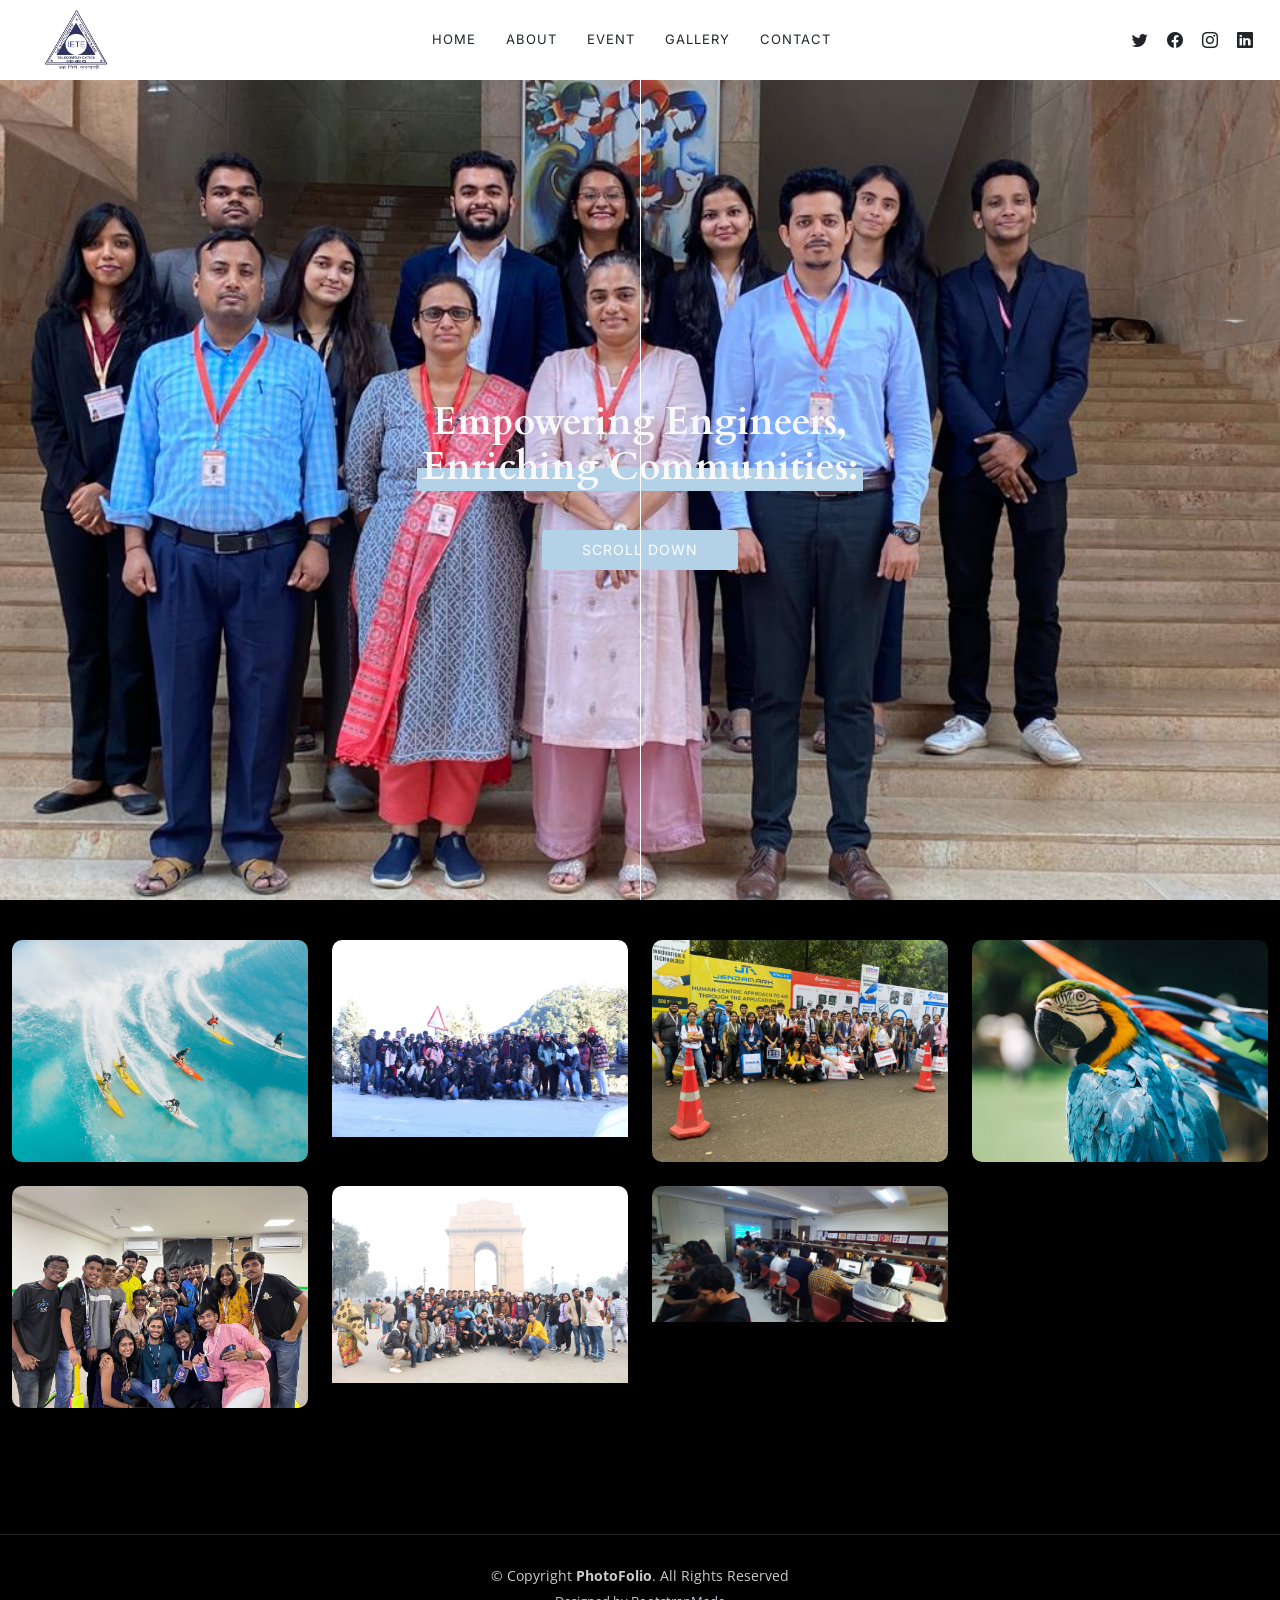
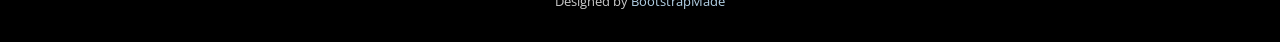
==== commit 5f7d2106: "galery pages , single gallery page and event page" ====
--- a/index.html
+++ b/index.html
@@ -53,14 +53,10 @@
 
       <nav id="navbar" class="navbar   ">
         <ul>
-          <li><a href="index.html" class="active text-dark">Home</a></li>
+          <li><a href="index.html" class="text-dark">Home</a></li>
           <li><a href="about.html" class="text-dark">About</a></li>
-          <li><a href="about.html" class="text-dark">Event</a></li>
-          
-        
-           
-          
-          <li><a href="services.html" class="text-dark">Services</a></li>
+          <li><a href="event.html" class="text-dark">Event</a></li>
+          <li><a href="gallery.html" class="text-dark">Gallery</a></li>
           <li><a href="contact.html" class="text-dark">Contact</a></li>
         </ul>
       </nav><!-- .navbar -->
@@ -71,8 +67,8 @@
         <a href="#" class="instagram text-dark"><i class="bi bi-instagram"></i></a>
         <a href="#" class="linkedin text-dark"><i class="bi bi-linkedin"></i></i></a>
       </div>
-      <i class="mobile-nav-toggle mobile-nav-show bi bi-list"></i>
-      <i class="mobile-nav-toggle mobile-nav-hide d-none bi bi-x"></i>
+      <i class="mobile-nav-toggle text-dark mobile-nav-show bi bi-list"></i>
+      <i class="mobile-nav-toggle text-dark mobile-nav-hide d-none bi bi-x"></i>
 
     </div>
   </header><!-- End Header -->
@@ -82,14 +78,14 @@
     <div class="container">
       <div class="row justify-content-center">
         <div class="col-lg-6 text-center ">
-          <h2>Empowering Engineers,<span>Enriching Communities:</span> Enriching Communities: IETE at Your Service.</p>
+          <h2>Empowering Engineers,<span>Enriching Communities:</span></p>
           <a href="contact.html" class="btn-get-started">Scroll Down</a>
         </div>
       </div>
     </div>
   </section><!-- End Hero Section -->
 
-  <main id="main" data-aos="fade" data-aos-delay="1500">
+  <main id="main" data-aos="fade" data-aos-delay="500">
 
     <!-- ======= Gallery Section ======= -->
     <section id="gallery" class="gallery">
--- a/assets/css/main.css
+++ b/assets/css/main.css
@@ -20,7 +20,7 @@
 /* Colors */
 :root {
   --color-default: #fafafa;
-  --color-primary: #313163;
+  --color-primary: #B4D2E7;
   --color-secondary: #161718;
 }
 
@@ -1200,7 +1200,7 @@
   margin: 0 0 10px 0;
   font-size: 38px;
   font-weight: 700;
-  color: #fff;
+  color: #F8F8F8;
   font-family: var(--font-secondary);
 }
 
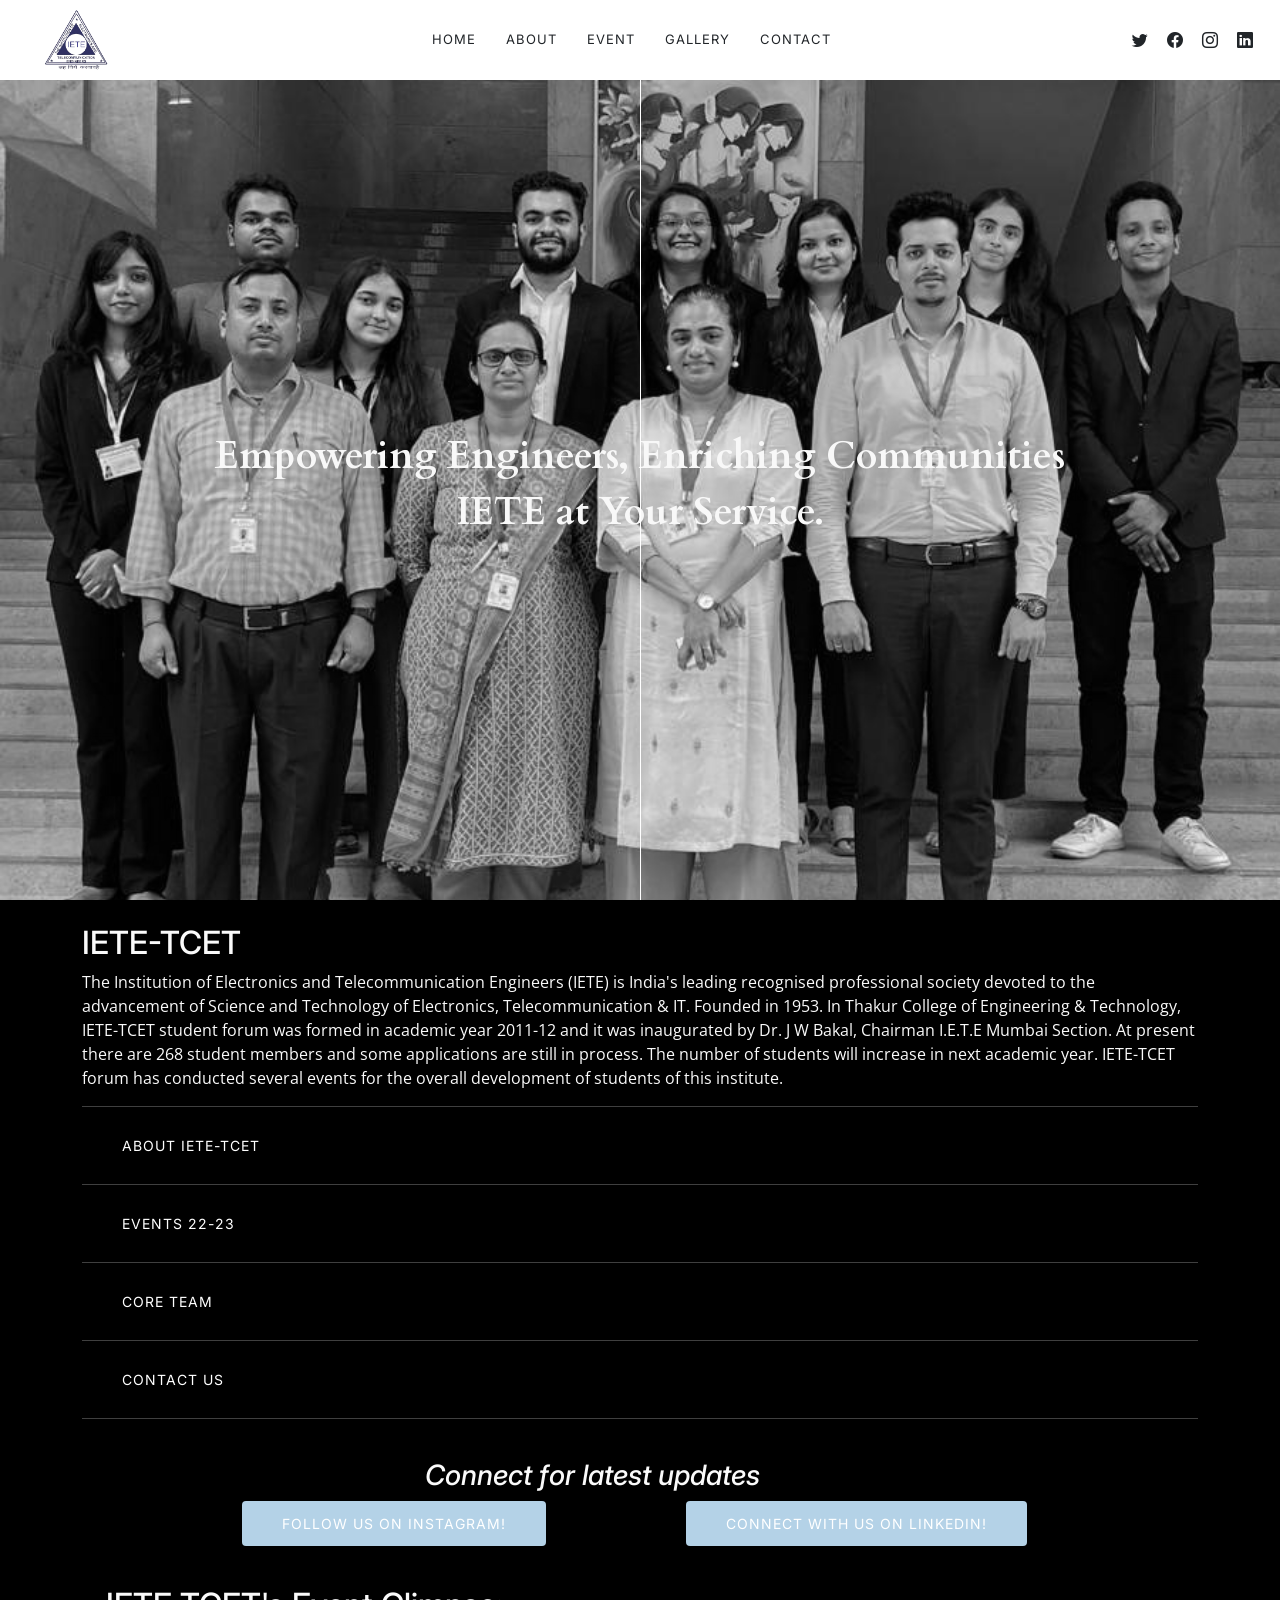
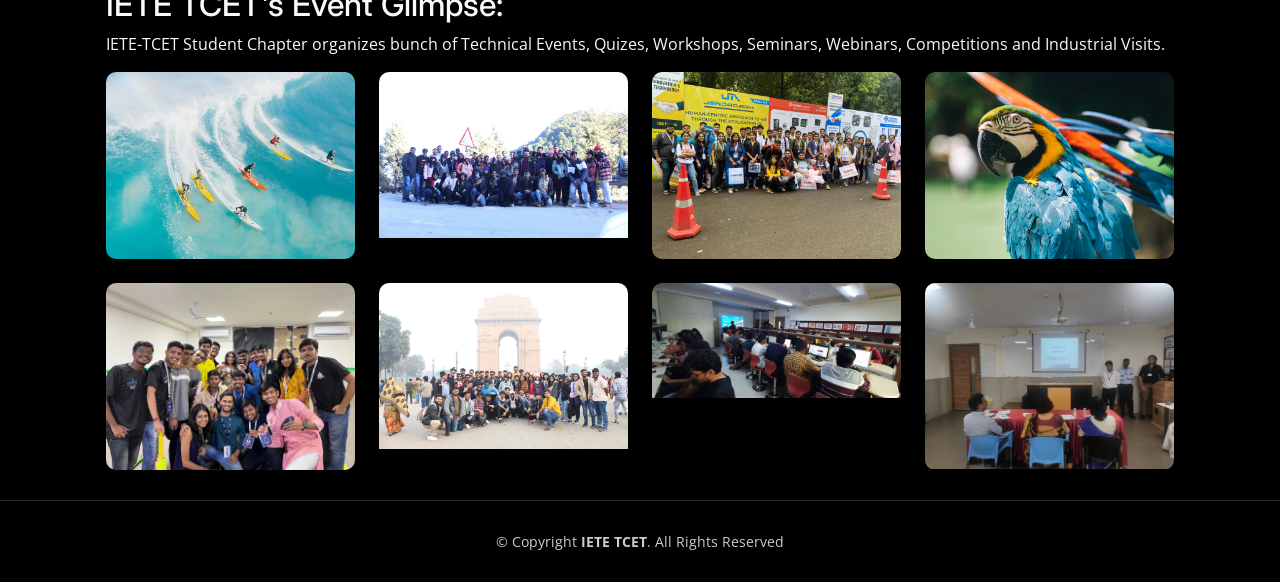
==== commit aad14d1c: "final code" ====
--- a/index.html
+++ b/index.html
@@ -53,9 +53,9 @@
 
       <nav id="navbar" class="navbar   ">
         <ul>
-          <li><a href="index.html" class="text-dark">Home</a></li>
+          <li><a href="index.html" class="active text-dark">Home</a></li>
           <li><a href="about.html" class="text-dark">About</a></li>
-          <li><a href="event.html" class="text-dark">Event</a></li>
+          <li><a href="event.html" class="text-dark">Event</a></li> 
           <li><a href="gallery.html" class="text-dark">Gallery</a></li>
           <li><a href="contact.html" class="text-dark">Contact</a></li>
         </ul>
@@ -67,29 +67,52 @@
         <a href="#" class="instagram text-dark"><i class="bi bi-instagram"></i></a>
         <a href="#" class="linkedin text-dark"><i class="bi bi-linkedin"></i></i></a>
       </div>
-      <i class="mobile-nav-toggle text-dark mobile-nav-show bi bi-list"></i>
-      <i class="mobile-nav-toggle text-dark mobile-nav-hide d-none bi bi-x"></i>
+      <i class="mobile-nav-toggle mobile-nav-show bi bi-list"></i>
+      <i class="mobile-nav-toggle mobile-nav-hide d-none bi bi-x"></i>
 
     </div>
   </header><!-- End Header -->
 
   <!-- ======= Hero Section ======= -->
-  <section id="hero" class="hero d-flex flex-column justify-content-center align-items-center" data-aos="fade" data-aos-delay="1500">
+  <section id="hero" class="hero d-flex flex-column justify-content-center align-items-center" data-aos="fade" data-aos-delay="0">
     <div class="container">
       <div class="row justify-content-center">
-        <div class="col-lg-6 text-center ">
-          <h2>Empowering Engineers,<span>Enriching Communities:</span></p>
-          <a href="contact.html" class="btn-get-started">Scroll Down</a>
+        
+        <h2 style="text-align: center;">Empowering Engineers, Enriching Communities</h2> 
+        <h2>
+          <div style="text-align: center;"> IETE at Your Service.</div>
+        </h2>
         </div>
       </div>
-    </div>
+    
   </section><!-- End Hero Section -->
 
   <main id="main" data-aos="fade" data-aos-delay="500">
 
+    
+      <div class="container position-relative">
+            <br><h2>IETE-TCET</h2>
+            <p>The Institution of Electronics and Telecommunication Engineers (IETE) is India's leading recognised professional society devoted to the advancement of Science and Technology of Electronics, Telecommunication & IT. Founded in 1953.  In Thakur College of Engineering & Technology, IETE-TCET student forum was formed in academic year 2011-12 and it was inaugurated by Dr. J W Bakal, Chairman I.E.T.E Mumbai Section. At present there are 268 student members and some applications are still in process. The number of students will increase in next academic year. IETE-TCET forum has conducted several events for the overall development of students of this institute.</p>
+           <hr> <a href="about.html" class="btn-get-started">About IETE-TCET</a> <hr>
+            <a href="event.html" class="btn-get-started">Events 22-23</a> <hr>
+            <a href="about.html" class="btn-get-started">Core Team</a> <hr>
+            <a href="contact.html" class="btn-get-started">Contact Us</a> <hr>
+      </div>
+
+      <div class="container position-relative">
+        
+        <br><h3><i>&nbsp; &nbsp; &nbsp; &nbsp; &nbsp; &nbsp; &nbsp; &nbsp; &nbsp; &nbsp; &nbsp; &nbsp; &nbsp; &nbsp; &nbsp; &nbsp; &nbsp; &nbsp; &nbsp; &nbsp; &nbsp; &nbsp; &nbsp; &nbsp; &nbsp;Connect for latest updates</i></h3>
+        &nbsp; &nbsp; &nbsp; &nbsp; &nbsp; &nbsp; &nbsp; &nbsp; &nbsp; &nbsp; &nbsp; &nbsp; &nbsp; &nbsp; &nbsp; &nbsp; &nbsp; &nbsp; &nbsp; &nbsp;
+        <a class="cta-btn" href="https://www.instagram.com/iete_tcet/"> Follow us on Instagram! </a> 
+        &nbsp; &nbsp; &nbsp; &nbsp; &nbsp;  &nbsp; &nbsp; &nbsp; &nbsp; &nbsp; &nbsp; &nbsp; &nbsp; &nbsp; &nbsp; &nbsp; &nbsp; 
+        <a class="cta-btn" href="https://www.linkedin.com/school/iete/"> Connect with us on Linkedin! </a>
+ 
     <!-- ======= Gallery Section ======= -->
     <section id="gallery" class="gallery">
       <div class="container-fluid">
+      <div class="container position-relative">
+        <H2>IETE TCET's Event Glimpse:</H2>
+        <p>IETE-TCET Student Chapter organizes bunch of Technical Events, Quizes, Workshops, Seminars, Webinars, Competitions and Industrial Visits.</p>
 
         <div class="row gy-4 justify-content-center">
           <div class="col-xl-3 col-lg-4 col-md-6">
@@ -105,7 +128,7 @@
             <div class="gallery-item h-100">
               <img src="assets/img/gallery/gallery-2.jpg" class="img-fluid" alt="">
               <div class="gallery-links d-flex align-items-center justify-content-center">
-                <a href="assets/img/gallery/gallery-2.jpg" title="Gallery 2" class="glightbox preview-link"><i class="bi bi-arrows-angle-expand"></i></a>
+                <a href="assets/img/gallery/gallery-2.jpg" title="data analytics" class="glightbox preview-link"><i class="bi bi-arrows-angle-expand"></i></a>
                 <a href="gallery-single.html" class="details-link"><i class="bi bi-link-45deg"></i></a>
               </div>
             </div>
@@ -157,85 +180,16 @@
           </div><!-- End Gallery Item -->
           <div class="col-xl-3 col-lg-4 col-md-6">
             <div class="gallery-item h-100">
-              <img src="assets/img/gallery/gallery-8.jpg" class="img-fluid" alt="">
-              <div class="gallery-links d-flex align-items-center justify-content-center">
-                <a href="assets/img/gallery/gallery-8.jpg" title="Gallery 8" class="glightbox preview-link"><i class="bi bi-arrows-angle-expand"></i></a>
-                <a href="gallery-single.html" class="details-link"><i class="bi bi-link-45deg"></i></a>
-              </div>
-            </div>
-          </div><!-- End Gallery Item -->
-          <div class="col-xl-3 col-lg-4 col-md-6">
-            <div class="gallery-item h-100">
-              <img src="assets/img/gallery/gallery-9.jpg" class="img-fluid" alt="">
-              <div class="gallery-links d-flex align-items-center justify-content-center">
-                <a href="assets/img/gallery/gallery-9.jpg" title="Gallery 9" class="glightbox preview-link"><i class="bi bi-arrows-angle-expand"></i></a>
-                <a href="gallery-single.html" class="details-link"><i class="bi bi-link-45deg"></i></a>
-              </div>
-            </div>
-          </div><!-- End Gallery Item -->
-          <div class="col-xl-3 col-lg-4 col-md-6">
-            <div class="gallery-item h-100">
-              <img src="assets/img/gallery/gallery-10.jpg" class="img-fluid" alt="">
-              <div class="gallery-links d-flex align-items-center justify-content-center">
-                <a href="assets/img/gallery/gallery-10.jpg" title="Gallery 10" class="glightbox preview-link"><i class="bi bi-arrows-angle-expand"></i></a>
-                <a href="gallery-single.html" class="details-link"><i class="bi bi-link-45deg"></i></a>
-              </div>
-            </div>
-          </div><!-- End Gallery Item -->
-          <div class="col-xl-3 col-lg-4 col-md-6">
-            <div class="gallery-item h-100">
-              <img src="assets/img/gallery/gallery-11.jpg" class="img-fluid" alt="">
-              <div class="gallery-links d-flex align-items-center justify-content-center">
-                <a href="assets/img/gallery/gallery-11.jpg" title="Gallery 11" class="glightbox preview-link"><i class="bi bi-arrows-angle-expand"></i></a>
-                <a href="gallery-single.html" class="details-link"><i class="bi bi-link-45deg"></i></a>
-              </div>
-            </div>
-          </div><!-- End Gallery Item -->
-          <div class="col-xl-3 col-lg-4 col-md-6">
-            <div class="gallery-item h-100">
-              <img src="assets/img/gallery/gallery-12.jpg" class="img-fluid" alt="">
-              <div class="gallery-links d-flex align-items-center justify-content-center">
-                <a href="assets/img/gallery/gallery-12.jpg" title="Gallery 12" class="glightbox preview-link"><i class="bi bi-arrows-angle-expand"></i></a>
-                <a href="gallery-single.html" class="details-link"><i class="bi bi-link-45deg"></i></a>
-              </div>
-            </div>
-          </div><!-- End Gallery Item -->
-          <div class="col-xl-3 col-lg-4 col-md-6">
-            <div class="gallery-item h-100">
-              <img src="assets/img/gallery/gallery-13.jpg" class="img-fluid" alt="">
-              <div class="gallery-links d-flex align-items-center justify-content-center">
-                <a href="assets/img/gallery/gallery-13.jpg" title="Gallery 13" class="glightbox preview-link"><i class="bi bi-arrows-angle-expand"></i></a>
-                <a href="gallery-single.html" class="details-link"><i class="bi bi-link-45deg"></i></a>
-              </div>
-            </div>
-          </div><!-- End Gallery Item -->
-          <div class="col-xl-3 col-lg-4 col-md-6">
-            <div class="gallery-item h-100">
-              <img src="assets/img/gallery/gallery-14.jpg" class="img-fluid" alt="">
-              <div class="gallery-links d-flex align-items-center justify-content-center">
-                <a href="assets/img/gallery/gallery-14.jpg" title="Gallery 14" class="glightbox preview-link"><i class="bi bi-arrows-angle-expand"></i></a>
-                <a href="gallery-single.html" class="details-link"><i class="bi bi-link-45deg"></i></a>
-              </div>
-            </div>
-          </div><!-- End Gallery Item -->
-          <div class="col-xl-3 col-lg-4 col-md-6">
-            <div class="gallery-item h-100">
-              <img src="assets/img/gallery/gallery-15.jpg" class="img-fluid" alt="">
-              <div class="gallery-links d-flex align-items-center justify-content-center">
-                <a href="assets/img/gallery/gallery-15.jpg" title="Gallery 15" class="glightbox preview-link"><i class="bi bi-arrows-angle-expand"></i></a>
-                <a href="gallery-single.html" class="details-link"><i class="bi bi-link-45deg"></i></a>
-              </div>
-            </div>
-          </div><!-- End Gallery Item -->
-          <div class="col-xl-3 col-lg-4 col-md-6">
-            <div class="gallery-item h-100">
-              <img src="assets/img/gallery/gallery-16.jpg" class="img-fluid" alt="">
-              <div class="gallery-links d-flex align-items-center justify-content-center">
-                <a href="assets/img/gallery/gallery-16.jpg" title="Gallery 16" class="glightbox preview-link"><i class="bi bi-arrows-angle-expand"></i></a>
-                <a href="gallery-single.html" class="details-link"><i class="bi bi-link-45deg"></i></a>
-              </div>
-            </div>
-          </div><!-- End Gallery Item -->
+              <img src="assets/img/gallery/gallery8.jpeg" class="img-fluid" alt="">
+              <div class="gallery-links d-flex align-items-center justify-content-center">
+                <a href="assets/img/gallery/gallery8.jpeg" title="Gallery 8" class="glightbox preview-link"><i class="bi bi-arrows-angle-expand"></i></a>
+                <a href="gallery-single.html" class="details-link"><i class="bi bi-link-45deg"></i></a>
+              </div>
+            </div>
+          </div>
+        
+        </div>
+
 
         </div>
 
@@ -248,14 +202,7 @@
   <footer id="footer" class="footer">
     <div class="container">
       <div class="copyright">
-        &copy; Copyright <strong><span>PhotoFolio</span></strong>. All Rights Reserved
-      </div>
-      <div class="credits">
-        <!-- All the links in the footer should remain intact. -->
-        <!-- You can delete the links only if you purchased the pro version. -->
-        <!-- Licensing information: https://bootstrapmade.com/license/ -->
-        <!-- Purchase the pro version with working PHP/AJAX contact form: https://bootstrapmade.com/photofolio-bootstrap-photography-website-template/ -->
-        Designed by <a href="https://bootstrapmade.com/">BootstrapMade</a>
+        &copy; Copyright <strong><span>IETE TCET</span></strong>. All Rights Reserved
       </div>
     </div>
   </footer><!-- End Footer -->
--- a/assets/css/main.css
+++ b/assets/css/main.css
@@ -12,7 +12,9 @@
 --------------------------------------------------------------*/
 /* Fonts */
 :root {
-  --font-default: "Open Sans", system-ui, -apple-system, "Segoe UI", Roboto, "Helvetica Neue", Arial, "Noto Sans", "Liberation Sans", sans-serif, "Apple Color Emoji", "Segoe UI Emoji", "Segoe UI Symbol", "Noto Color Emoji";
+  --font-default: "Open Sans", system-ui, -apple-system, "Segoe UI", Roboto,
+    "Helvetica Neue", Arial, "Noto Sans", "Liberation Sans", sans-serif,
+    "Apple Color Emoji", "Segoe UI Emoji", "Segoe UI Symbol", "Noto Color Emoji";
   --font-primary: "Inter", sans-serif;
   --font-secondary: "Cardo", sans-serif;
 }
@@ -20,7 +22,7 @@
 /* Colors */
 :root {
   --color-default: #fafafa;
-  --color-primary: #B4D2E7;
+  --color-primary: #b4d2e7;
   --color-secondary: #161718;
 }
 
@@ -121,6 +123,19 @@
 }
 
 .page-header .cta-btn {
+  font-family: var(--font-primary);
+  font-weight: 400;
+  font-size: 14px;
+  display: inline-block;
+  padding: 12px 40px;
+  border-radius: 4px;
+  letter-spacing: 1px;
+  text-transform: uppercase;
+  transition: 0.3s;
+  color: #fff;
+  background: var(--color-primary);
+}
+.cta-btn {
   font-family: var(--font-primary);
   font-weight: 400;
   font-size: 14px;
@@ -391,7 +406,7 @@
   .navbar a:hover,
   .navbar .active,
   .navbar .active:focus,
-  .navbar li:hover>a {
+  .navbar li:hover > a {
     color: #fff;
   }
 
@@ -427,11 +442,11 @@
 
   .navbar .dropdown ul a:hover,
   .navbar .dropdown ul .active:hover,
-  .navbar .dropdown ul li:hover>a {
+  .navbar .dropdown ul li:hover > a {
     color: #fff;
   }
 
-  .navbar .dropdown:hover>ul {
+  .navbar .dropdown:hover > ul {
     opacity: 1;
     top: 100%;
     visibility: visible;
@@ -443,7 +458,7 @@
     visibility: hidden;
   }
 
-  .navbar .dropdown .dropdown:hover>ul {
+  .navbar .dropdown .dropdown:hover > ul {
     opacity: 1;
     top: 0;
     left: 100%;
@@ -456,13 +471,12 @@
     left: -90%;
   }
 
-  .navbar .dropdown .dropdown:hover>ul {
+  .navbar .dropdown .dropdown:hover > ul {
     left: -100%;
   }
 }
 
 @media (min-width: 1280px) {
-
   .mobile-nav-show,
   .mobile-nav-hide {
     display: none;
@@ -521,7 +535,7 @@
   .navbar a:hover,
   .navbar .active,
   .navbar .active:focus,
-  .navbar li:hover>a {
+  .navbar li:hover > a {
     color: #fff;
   }
 
@@ -535,8 +549,8 @@
     border: 1px solid black;
   }
 
-  .navbar .dropdown>.dropdown-active,
-  .navbar .dropdown .dropdown>.dropdown-active {
+  .navbar .dropdown > .dropdown-active,
+  .navbar .dropdown .dropdown > .dropdown-active {
     display: block;
   }
 
@@ -778,14 +792,20 @@
   width: 100%;
 }
 
-.gallery-single .portfolio-details-slider .swiper-pagination .swiper-pagination-bullet {
+.gallery-single
+  .portfolio-details-slider
+  .swiper-pagination
+  .swiper-pagination-bullet {
   width: 12px;
   height: 12px;
   background-color: rgba(255, 255, 255, 0.7);
   opacity: 1;
 }
 
-.gallery-single .portfolio-details-slider .swiper-pagination .swiper-pagination-bullet-active {
+.gallery-single
+  .portfolio-details-slider
+  .swiper-pagination
+  .swiper-pagination-bullet-active {
   background-color: var(--color-primary);
 }
 
@@ -815,7 +835,6 @@
 }
 
 @media (max-width: 575px) {
-
   .gallery-single .swiper-button-prev,
   .gallery-single .swiper-button-next {
     display: none;
@@ -1040,7 +1059,7 @@
 /*--------------------------------------------------------------
 # Contact Section
 --------------------------------------------------------------*/
-.contact .info-item+.info-item {
+.contact .info-item + .info-item {
   margin-top: 40px;
 }
 
@@ -1096,7 +1115,7 @@
   font-weight: 600;
 }
 
-.contact .php-email-form .error-message br+br {
+.contact .php-email-form .error-message br + br {
   margin-top: 25px;
 }
 
@@ -1147,8 +1166,7 @@
   padding: 10px 12px;
 }
 
-
-.contact .php-email-form button[type=submit] {
+.contact .php-email-form button[type="submit"] {
   background: var(--color-primary);
   border: 0;
   padding: 10px 35px;
@@ -1157,7 +1175,7 @@
   border-radius: 4px;
 }
 
-.contact .php-email-form button[type=submit]:hover {
+.contact .php-email-form button[type="submit"]:hover {
   background: rgba(39, 167, 118, 0.8);
 }
 
@@ -1175,32 +1193,29 @@
 # Hero Section
 --------------------------------------------------------------*/
 .hero {
- 
   width: 100%;
   min-height: 100vh;
   background: #000;
   background-size: cover;
   position: relative;
   padding: 140px 0 60px 0;
-  background: url('../img/bgImg.jpeg');
- 
- background-size: cover;
- background-repeat: no-repeat;
- background-position: center top;
-
- 
-}
-.hero::after{
+  background:  url("../img/bgImg.jpeg");
+  filter: grayscale(100%);
+  background-size: cover;
+  background-repeat: no-repeat;
+  background-position: center top;
+}
+.hero::after {
   height: 100%;
   width: 100%;
-    background: #000;
+  background: #000;
 }
 
 .hero h2 {
   margin: 0 0 10px 0;
   font-size: 38px;
   font-weight: 700;
-  color: #F8F8F8;
+  color: #f8f8f8;
   font-family: var(--font-secondary);
 }
 
@@ -1241,6 +1256,18 @@
   color: #fff;
   background: var(--color-primary);
 }
+.btn-get-started {
+  font-family: var(--font-primary);
+  font-weight: 400;
+  font-size: 14px;
+  display: inline-block;
+  padding: 12px 40px;
+  border-radius: 4px;
+  letter-spacing: 1px;
+  text-transform: uppercase;
+  transition: 0.3s;
+  color: #fff;
+}
 
 .hero .btn-get-started:hover {
   background: #4d4dab;
@@ -1276,4 +1303,4 @@
 
 .footer .credits a {
   color: var(--color-primary);
-}+}
